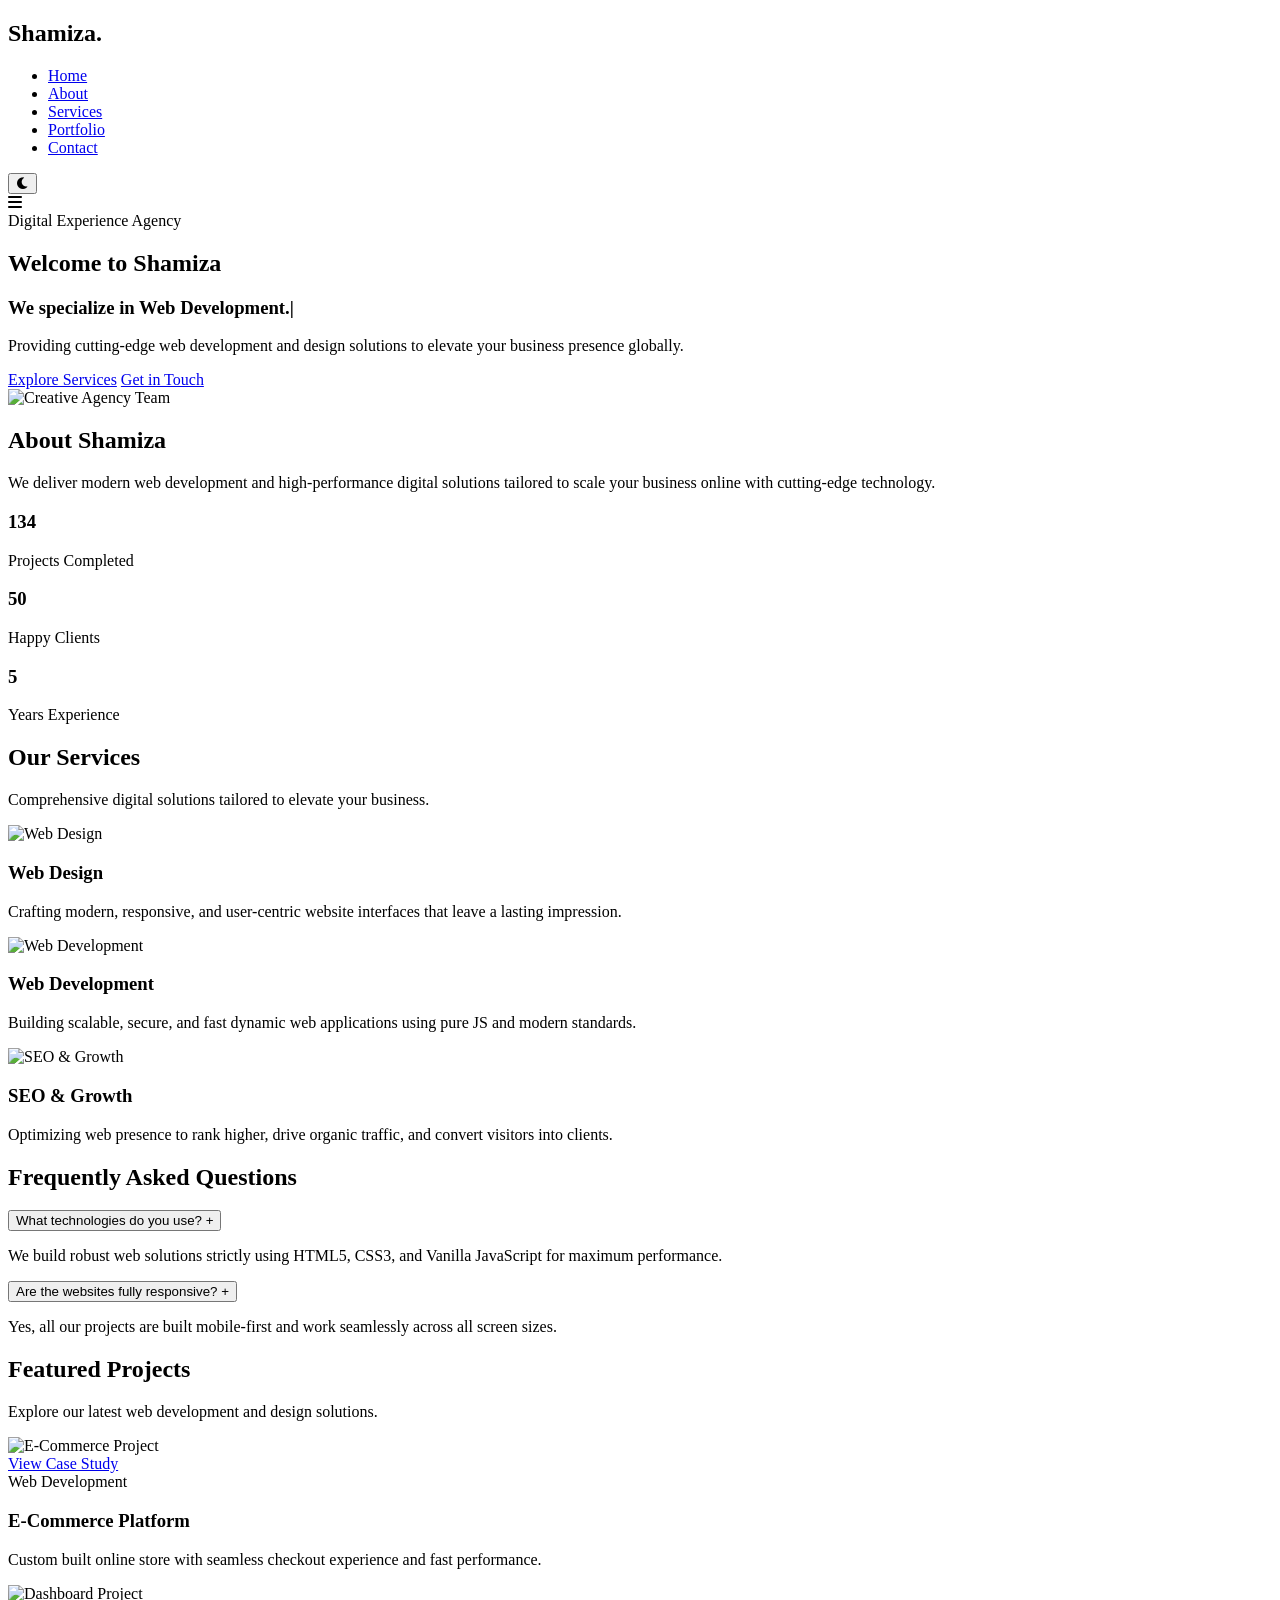
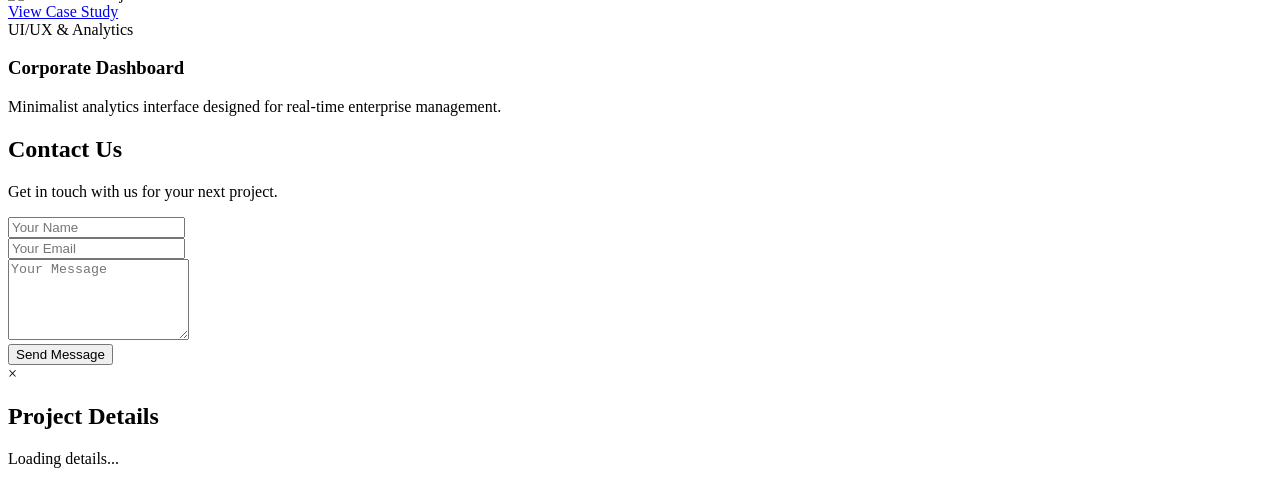
==== index.html @ 32aebbe7 "Add files via upload" ====
<!DOCTYPE html>
<html lang="en">
<head>
    <meta charset="UTF-8">
    <meta name="viewport" content="width=device-width, initial-scale=1.0">
    <title>Devixo Solutions | Home</title>
    <!-- CSS Link -->
    <link rel="stylesheet" href="css/style.css">
    <!-- FontAwesome for Icons -->
    <link rel="stylesheet" href="https://cdnjs.cloudflare.com/ajax/libs/font-awesome/6.0.0/css/all.min.css">
</head>
<body>

    <!-- Header & Navigation -->
    <header>
        <nav class="navbar">
            <div class="logo">
                <h1>Shamiza<span>.</span></h1>
            </div>
            
            <!-- Navigation Links -->
            <ul class="nav-links">
                <li><a href="index.html" class="active">Home</a></li>
                <li><a href="about.html">About</a></li>
                <li><a href="services.html">Services</a></li>
                <li><a href="portfolio.html">Portfolio</a></li>
                <li><a href="contact.html">Contact</a></li>
            </ul>

            <!-- Nav Controls (Dark Mode & Hamburger) -->
            <div class="nav-controls">
                <button id="dark-mode-toggle"><i class="fas fa-moon"></i></button>
                <div class="hamburger" id="hamburger">
                    <i class="fas fa-bars"></i>
                </div>
            </div>
        </nav>
    </header>

    <!-- Main Content -->
    <main>
        <!-- Hero Section -->
        <section id="home" class="hero">
            <div class="hero-container">
                <div class="hero-text">
                    <span class="hero-badge">Digital Experience Agency</span>
                    <h2>Welcome to Shamiza</h2>
                    <h3>We specialize in <span id="typing-text"></span><span class="cursor">|</span></h3>
                    <p>Providing cutting-edge web development and design solutions to elevate your business presence globally.</p>
                    <div class="hero-buttons">
                        <a href="#services" class="btn btn-primary">Explore Services</a>
                        <a href="#contact" class="btn btn-secondary">Get in Touch</a>
                    </div>
                </div>
                <div class="hero-image">
                    <img src="https://images.unsplash.com/photo-1522071820081-009f0129c71c?auto=format&fit=crop&w=800&q=80" alt="Creative Agency Team">
                </div>
            </div>
        </section>

        <!-- About Section -->
        <section id="about" class="about-section">
            <div class="about-content">
                <h2>About Shamiza</h2>
                <p>We deliver modern web development and high-performance digital solutions tailored to scale your business online with cutting-edge technology.</p>
                
                <!-- Animated Counters -->
                <div class="counters-container">
                    <div class="counter-box">
                        <h3 class="counter" data-target="150">0</h3>
                        <p>Projects Completed</p>
                    </div>
                    <div class="counter-box">
                        <h3 class="counter" data-target="50">0</h3>
                        <p>Happy Clients</p>
                    </div>
                    <div class="counter-box">
                        <h3 class="counter" data-target="5">0</h3>
                        <p>Years Experience</p>
                    </div>
                </div>
            </div>
        </section>

        <!-- Services Section -->
        <section id="services" class="services-section">
            <h2>Our Services</h2>
            <p class="section-subtitle">Comprehensive digital solutions tailored to elevate your business.</p>

            <div class="services-grid">
                <div class="service-card">
                    <div class="service-img-container">
                        <img src="https://images.unsplash.com/photo-1507238691740-187a5b1d37b8?auto=format&fit=crop&w=600&q=80" alt="Web Design">
                    </div>
                    <div class="service-info">
                        <h3>Web Design</h3>
                        <p>Crafting modern, responsive, and user-centric website interfaces that leave a lasting impression.</p>
                    </div>
                </div>

                <div class="service-card">
                    <div class="service-img-container">
                        <img src="https://images.unsplash.com/photo-1555066931-4365d14bab8c?auto=format&fit=crop&w=600&q=80" alt="Web Development">
                    </div>
                    <div class="service-info">
                        <h3>Web Development</h3>
                        <p>Building scalable, secure, and fast dynamic web applications using pure JS and modern standards.</p>
                    </div>
                </div>

                <div class="service-card">
                    <div class="service-img-container">
                        <img src="https://images.unsplash.com/photo-1460925895917-afdab827c52f?auto=format&fit=crop&w=600&q=80" alt="SEO & Growth">
                    </div>
                    <div class="service-info">
                        <h3>SEO & Growth</h3>
                        <p>Optimizing web presence to rank higher, drive organic traffic, and convert visitors into clients.</p>
                    </div>
                </div>
            </div>

            <!-- FAQ Accordion -->
            <div class="faq-container">
                <h2>Frequently Asked Questions</h2>
                <div class="accordion">
                    <div class="accordion-item">
                        <button class="accordion-header">What technologies do you use? <span class="icon">+</span></button>
                        <div class="accordion-content">
                            <p>We build robust web solutions strictly using HTML5, CSS3, and Vanilla JavaScript for maximum performance.</p>
                        </div>
                    </div>
                    <div class="accordion-item">
                        <button class="accordion-header">Are the websites fully responsive? <span class="icon">+</span></button>
                        <div class="accordion-content">
                            <p>Yes, all our projects are built mobile-first and work seamlessly across all screen sizes.</p>
                        </div>
                    </div>
                </div>
            </div>
        </section>

        <!-- Portfolio Section -->
        <section id="portfolio" class="portfolio-section">
            <h2>Featured Projects</h2>
            <p class="section-subtitle">Explore our latest web development and design solutions.</p>

            <div class="portfolio-grid">
                <div class="portfolio-card">
                    <div class="portfolio-img-container">
                        <img src="https://images.unsplash.com/photo-1460925895917-afdab827c52f?auto=format&fit=crop&w=600&q=80" alt="E-Commerce Project">
                        <div class="portfolio-overlay">
                            <a href="javascript:void(0);" class="portfolio-btn" onclick="openModal('E-Commerce Platform', 'A full-featured online store built with ultra-fast page load speeds, custom payment integration, and a mobile-optimized checkout experience.')">View Case Study</a>
                        </div>
                    </div>
                    <div class="portfolio-info">
                        <span class="category-tag">Web Development</span>
                        <h3>E-Commerce Platform</h3>
                        <p>Custom built online store with seamless checkout experience and fast performance.</p>
                    </div>
                </div>

                <div class="portfolio-card">
                    <div class="portfolio-img-container">
                        <img src="https://images.unsplash.com/photo-1551288049-bebda4e38f71?auto=format&fit=crop&w=600&q=80" alt="Dashboard Project">
                        <div class="portfolio-overlay">
                            <a href="javascript:void(0);" class="portfolio-btn" onclick="openModal('Corporate Dashboard', 'A real-time enterprise management suite with interactive charts, user role analytics, and dark/light theme switching capability.')">View Case Study</a>
                        </div>
                    </div>
                    <div class="portfolio-info">
                        <span class="category-tag">UI/UX & Analytics</span>
                        <h3>Corporate Dashboard</h3>
                        <p>Minimalist analytics interface designed for real-time enterprise management.</p>
                    </div>
                </div>
            </div>
        </section>

        <!-- Contact Section -->
        <section id="contact" class="contact-section">
            <h2>Contact Us</h2>
            <p class="section-subtitle">Get in touch with us for your next project.</p>
            <form id="contact-form" novalidate>
                <div class="form-group">
                    <input type="text" id="name" placeholder="Your Name" required>
                    <small class="error-msg"></small>
                </div>
                <div class="form-group">
                    <input type="email" id="email" placeholder="Your Email" required>
                    <small class="error-msg"></small>
                </div>
                <div class="form-group">
                    <textarea id="message" rows="5" placeholder="Your Message" required></textarea>
                    <small class="error-msg"></small>
                </div>
                <button type="submit" class="btn">Send Message</button>
                <div id="form-status"></div>
            </form>
        </section>

        <!-- Scroll To Top Button -->
        <button id="scrollTopBtn" title="Go to top">&#8593;</button>
    </main>

    <!-- Case Study Pop-up Modal -->
    <div id="caseStudyModal" class="modal">
        <div class="modal-content">
            <span class="close-btn" onclick="closeModal()">&times;</span>
            <h2 id="modalTitle">Project Details</h2>
            <p id="modalDescription">Loading details...</p>
        </div>
    </div>

    <!-- JavaScript Link -->
    <script src="script.js"></script>
</body>
</html>
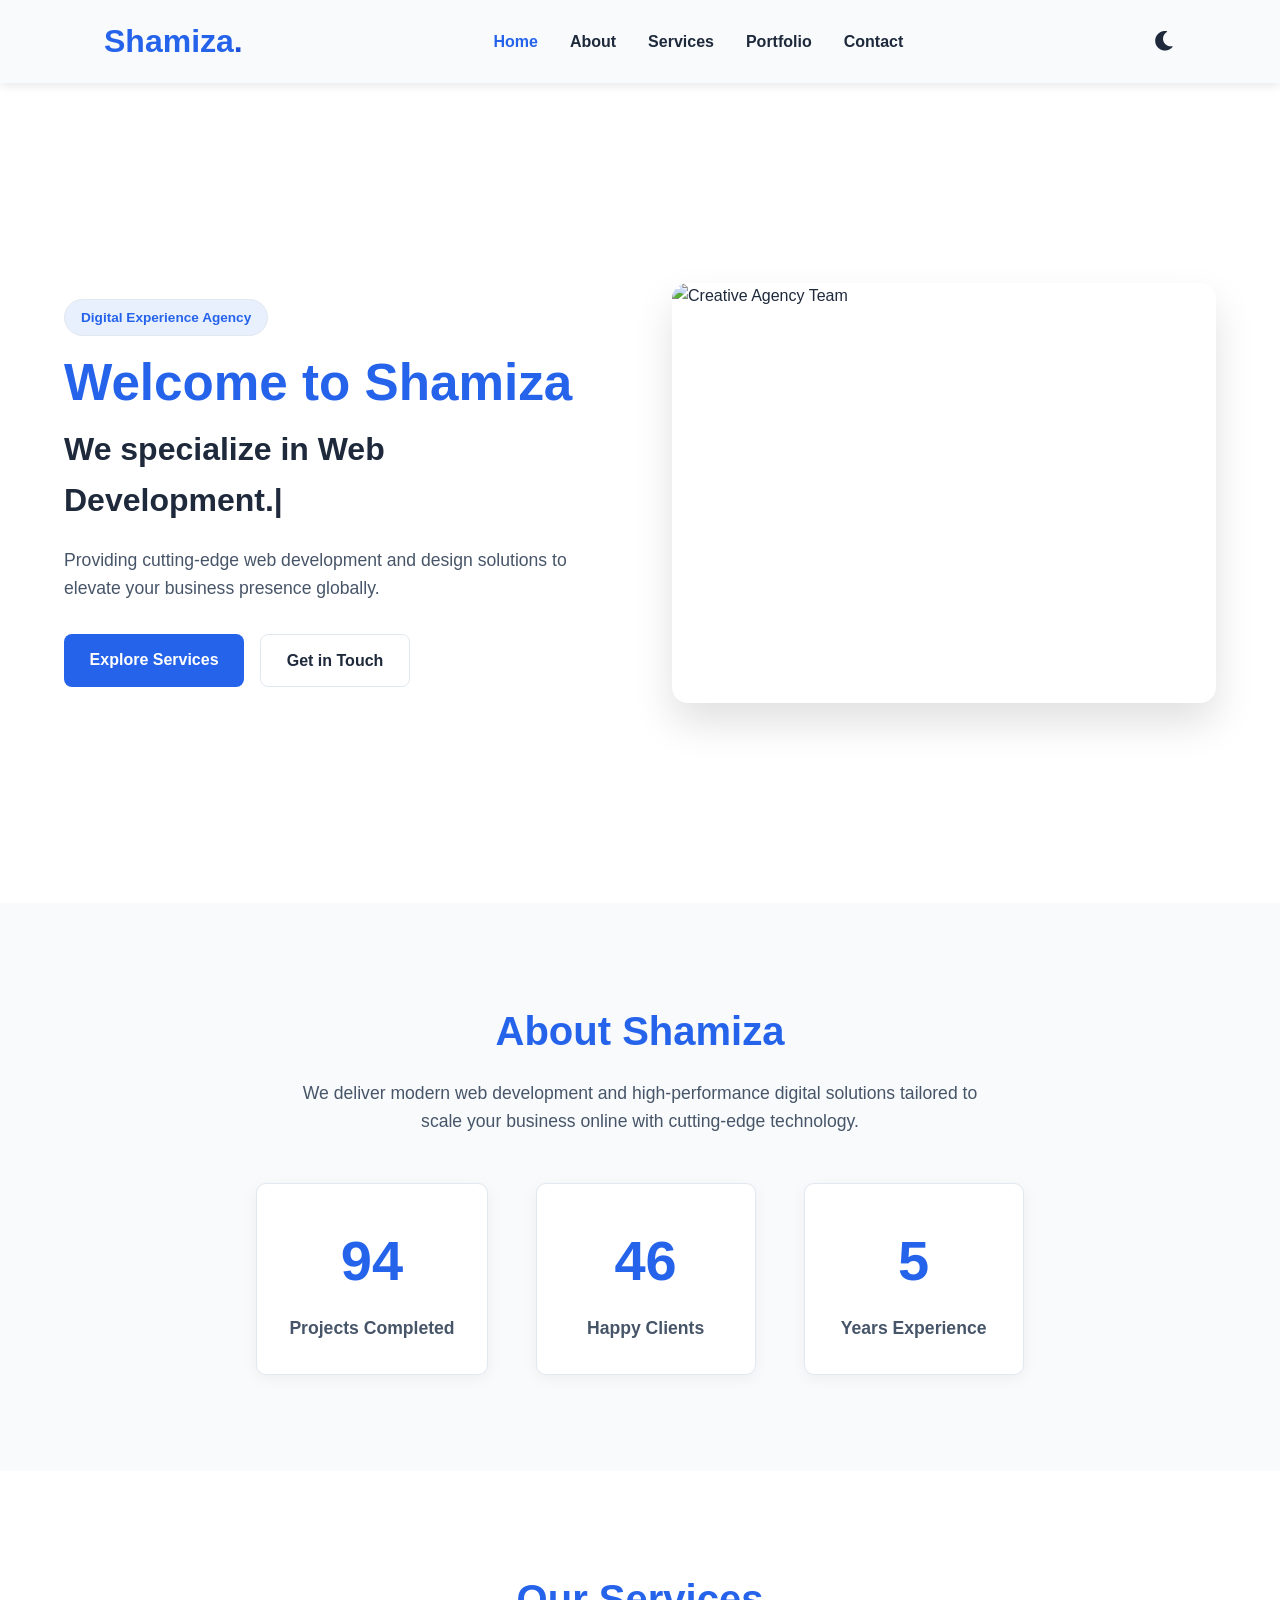
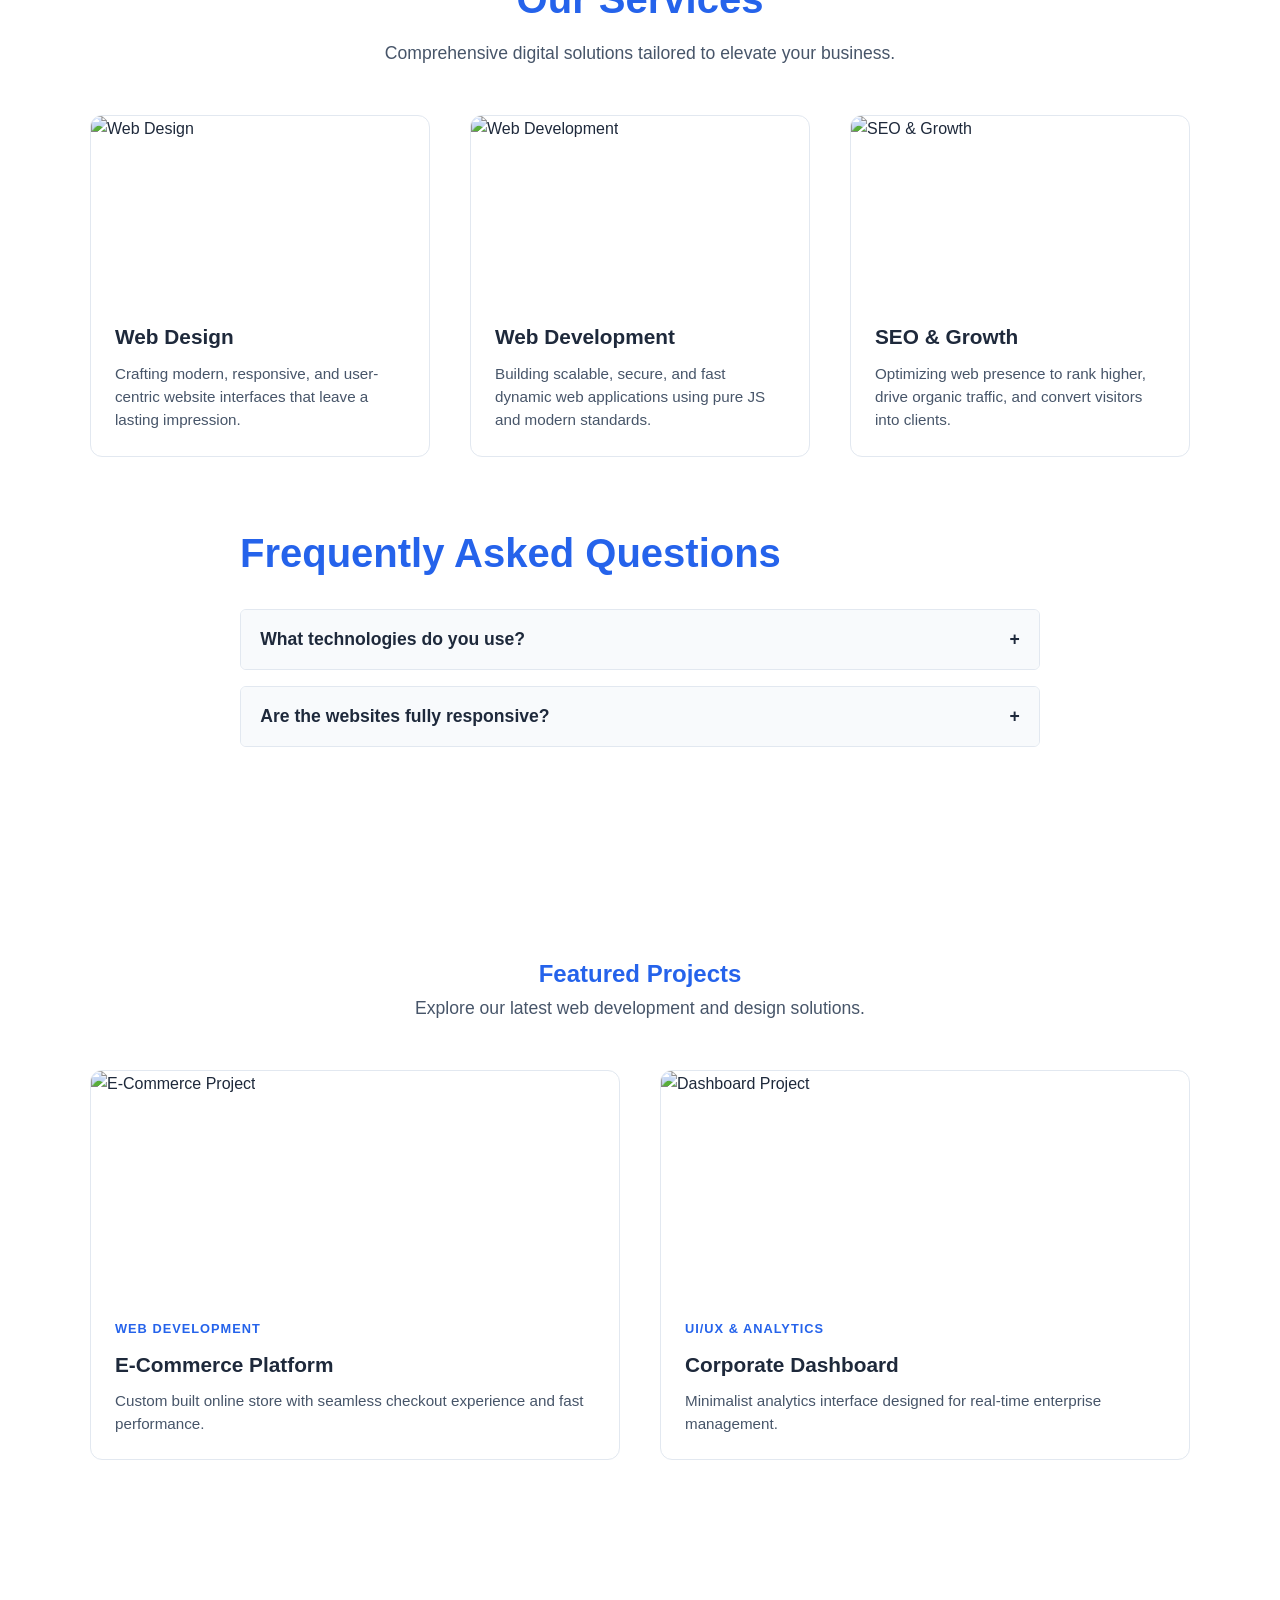
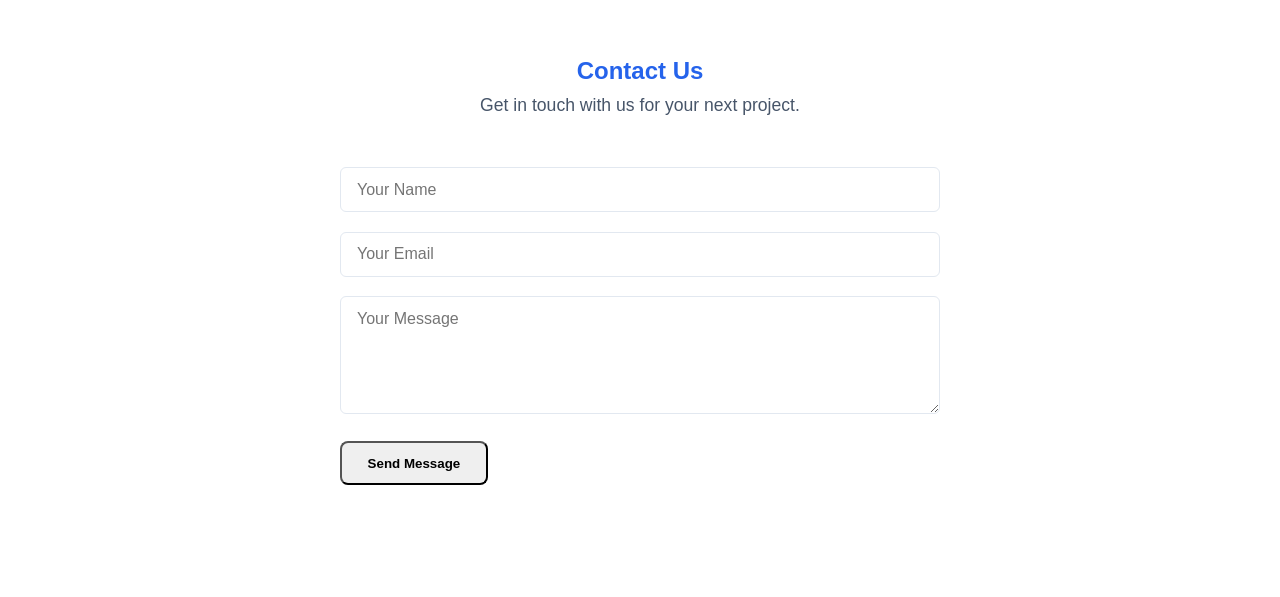
==== commit 1c81cab9: "Fix HTML encoding and update stylesheet link" ====
--- a/index.html
+++ b/index.html
@@ -5,7 +5,7 @@
     <meta name="viewport" content="width=device-width, initial-scale=1.0">
     <title>Devixo Solutions | Home</title>
     <!-- CSS Link -->
-    <link rel="stylesheet" href="css/style.css">
+    <link rel="stylesheet" href="style.css">
     <!-- FontAwesome for Icons -->
     <link rel="stylesheet" href="https://cdnjs.cloudflare.com/ajax/libs/font-awesome/6.0.0/css/all.min.css">
 </head>
@@ -213,4 +213,4 @@
     <!-- JavaScript Link -->
     <script src="script.js"></script>
 </body>
-</html>+</html>
--- a/style.css
+++ b/style.css
@@ -0,0 +1,666 @@
+/* ==========================================
+   Google Fonts Import & Global Reset
+========================================== */
+@import url('https://fonts.googleapis.com/css2?family=Poppins:wght@300;400;600;700&display=swap');
+
+* {
+    margin: 0;
+    padding: 0;
+    box-sizing: border-box;
+    font-family: 'Poppins', sans-serif;
+}
+
+/* ==========================================
+   CSS Variables 
+========================================== */
+:root {
+    --primary-blue: #2563eb;     /* Blue color strictly for main headings */
+    --accent-blue: #1d4ed8;      /* Hover Blue Accent for buttons */
+    --bg-color: #ffffff;         /* Clean White Background */
+    --text-color: #1e293b;       /* Crisp Dark Text for Body & Subheadings */
+    --muted-text: #475569;       /* Slate Grey for Paragraphs & Descriptions */
+    --nav-bg: #f8fafc;          /* Soft Off-White Navbar */
+    --border-color: #e2e8f0;     /* Soft Light Grey Border */
+    --transition: all 0.3s ease;
+}
+
+/* Dark Mode Variables */
+.dark-mode {
+    --primary-blue: #3b82f6;     /* Glowing Bright Blue in Dark Mode */
+    --accent-blue: #60a5fa;      /* Light Blue Accent */
+    --bg-color: #0f172a;         /* Deep Midnight Slate Background */
+    --text-color: #f1f5f9;       /* Soft White Text */
+    --muted-text: #94a3b8;       /* Light Slate Grey for Paragraphs */
+    --nav-bg: #1e293b;          /* Dark Slate Navbar */
+    --border-color: #334155;     /* Slate Border */
+}
+
+/* ==========================================
+   Base Elements
+========================================== */
+body {
+    background-color: var(--bg-color);
+    color: var(--text-color);
+    transition: var(--transition);
+    line-height: 1.6;
+}
+
+a {
+    text-decoration: none;
+    color: var(--text-color);
+}
+
+ul {
+    list-style: none;
+}
+
+/* Strictly Only Main Headings & Brand Logos are Blue */
+h1, h2, .logo h1 {
+    color: var(--primary-blue) !important;
+}
+
+/* Subheadings & Typing Text are Dark/Black */
+h3, .hero-text h3 {
+    color: var(--text-color) !important;
+}
+
+/* Paragraphs & Subtitles are Clean Dark/Grey */
+p, .hero-text p, .section-subtitle, .portfolio-info p, .service-info p {
+    color: var(--muted-text) !important;
+}
+
+/* ==========================================
+   Header & Navbar Styling
+========================================== */
+header {
+    background-color: var(--nav-bg);
+    box-shadow: 0 2px 10px rgba(0, 0, 0, 0.1);
+    position: sticky;
+    top: 0;
+    z-index: 1000;
+}
+
+.navbar {
+    display: flex;
+    justify-content: space-between;
+    align-items: center;
+    padding: 1rem 5%;
+    max-width: 1200px;
+    margin: 0 auto;
+}
+
+.logo h1 {
+    font-size: 2rem;
+    font-weight: 700;
+}
+
+.logo span {
+    color: var(--accent-blue);
+}
+
+.nav-links {
+    display: flex;
+    gap: 2rem;
+}
+
+.nav-links a {
+    font-weight: 600;
+    font-size: 1rem;
+    transition: var(--transition);
+}
+
+.nav-links a:hover, 
+.nav-links a.active {
+    color: var(--primary-blue);
+}
+
+.nav-controls {
+    display: flex;
+    align-items: center;
+    gap: 1.5rem;
+}
+
+#dark-mode-toggle {
+    background: none;
+    border: none;
+    font-size: 1.4rem;
+    cursor: pointer;
+    color: var(--text-color);
+    transition: var(--transition);
+}
+
+#dark-mode-toggle:hover {
+    color: var(--primary-blue);
+}
+
+.hamburger {
+    display: none;
+    font-size: 1.8rem;
+    cursor: pointer;
+    color: var(--text-color);
+}
+
+/* Mobile Responsive Navigation */
+@media screen and (max-width: 768px) {
+    .hamburger {
+        display: block;
+    }
+
+    .nav-links {
+        position: absolute;
+        top: 100%;
+        left: -100%;
+        background-color: var(--nav-bg);
+        width: 100%;
+        flex-direction: column;
+        align-items: center;
+        padding: 2rem 0;
+        box-shadow: 0 5px 10px rgba(0,0,0,0.1);
+        transition: 0.4s ease-in-out;
+    }
+
+    .nav-links.active {
+        left: 0;
+    }
+}
+
+/* ==========================================
+   Hero Section Layout
+========================================== */
+.hero {
+    min-height: calc(100vh - 80px);
+    display: flex;
+    align-items: center;
+    padding: 3rem 5%;
+}
+
+.hero-container {
+    max-width: 1200px;
+    margin: 0 auto;
+    display: grid;
+    grid-template-columns: 1fr 1fr;
+    gap: 4rem;
+    align-items: center;
+}
+
+.hero-text {
+    text-align: left;
+}
+
+.hero-badge {
+    display: inline-block;
+    padding: 0.4rem 1rem;
+    background-color: rgba(37, 99, 235, 0.1);
+    border: 1px solid var(--border-color);
+    border-radius: 20px;
+    font-size: 0.85rem;
+    font-weight: 600;
+    margin-bottom: 1.2rem;
+    color: var(--primary-blue) !important;
+}
+
+.hero-text h2 {
+    font-size: 3.2rem;
+    line-height: 1.1;
+    margin-bottom: 0.8rem;
+}
+
+.hero-text h3 {
+    font-size: 2rem;
+    margin-bottom: 1.2rem;
+}
+
+.hero-text p {
+    font-size: 1.1rem;
+    margin-bottom: 2rem;
+    line-height: 1.6;
+}
+
+.hero-buttons {
+    display: flex;
+    gap: 1rem;
+}
+
+.btn {
+    padding: 0.8rem 1.6rem;
+    border-radius: 8px;
+    font-weight: 600;
+    display: inline-block;
+    transition: var(--transition);
+}
+
+.btn-primary {
+    background-color: var(--primary-blue);
+    color: #ffffff !important;
+}
+
+.btn-primary:hover {
+    background-color: var(--accent-blue);
+}
+
+.btn-secondary {
+    background-color: transparent;
+    color: var(--text-color) !important;
+    border: 1px solid var(--border-color);
+}
+
+.btn-secondary:hover {
+    background-color: var(--primary-blue);
+    color: #ffffff !important;
+    border-color: var(--primary-blue);
+}
+
+.hero-image {
+    width: 100%;
+    height: 420px;
+    border-radius: 16px;
+    overflow: hidden;
+    box-shadow: 0 20px 40px rgba(0, 0, 0, 0.12);
+}
+
+.hero-image img {
+    width: 100%;
+    height: 100%;
+    object-fit: cover;
+}
+
+@media screen and (max-width: 900px) {
+    .hero-container {
+        grid-template-columns: 1fr;
+        text-align: center;
+    }
+
+    .hero-text {
+        text-align: center;
+    }
+
+    .hero-buttons {
+        justify-content: center;
+    }
+
+    .hero-image {
+        height: 300px;
+    }
+}
+
+/* ==========================================
+   About Section & Counters
+========================================== */
+.about-section {
+    padding: 6rem 5%;
+    background-color: var(--nav-bg);
+    text-align: center;
+}
+
+.about-content h2 {
+    font-size: 2.5rem;
+    margin-bottom: 1rem;
+}
+
+.about-content > p {
+    max-width: 700px;
+    margin: 0 auto 3rem auto;
+    font-size: 1.1rem;
+}
+
+.counters-container {
+    display: flex;
+    justify-content: center;
+    gap: 3rem;
+    flex-wrap: wrap;
+}
+
+.counter-box {
+    background-color: var(--bg-color);
+    padding: 2rem;
+    border-radius: 10px;
+    box-shadow: 0 4px 15px rgba(0,0,0,0.05);
+    min-width: 220px;
+    border: 1px solid var(--border-color);
+    transition: var(--transition);
+}
+
+.counter-box:hover {
+    transform: translateY(-5px);
+}
+
+.counter-box h3 {
+    font-size: 3.5rem;
+    color: var(--primary-blue) !important;
+    margin-bottom: 0.5rem;
+}
+
+.counter-box p {
+    font-weight: 700;
+    font-size: 1.1rem;
+}
+
+/* ==========================================
+   Services Section & Cards
+========================================== */
+.services-section {
+    padding: 6rem 5%;
+    text-align: center;
+}
+
+.services-section h2 {
+    font-size: 2.5rem;
+    margin-bottom: 0.5rem;
+}
+
+.services-grid {
+    display: grid;
+    grid-template-columns: repeat(auto-fit, minmax(300px, 1fr));
+    gap: 2.5rem;
+    max-width: 1100px;
+    margin: 2rem auto 4rem auto;
+}
+
+.service-card {
+    background-color: var(--bg-color);
+    border: 1px solid var(--border-color);
+    border-radius: 12px;
+    overflow: hidden;
+    text-align: left;
+    transition: var(--transition);
+    padding: 0;
+}
+
+.service-card:hover {
+    transform: translateY(-8px);
+    box-shadow: 0 12px 30px rgba(0, 0, 0, 0.12);
+}
+
+.service-img-container {
+    width: 100%;
+    height: 180px;
+    overflow: hidden;
+}
+
+.service-img-container img {
+    width: 100%;
+    height: 100%;
+    object-fit: cover;
+    transition: transform 0.5s ease;
+}
+
+.service-card:hover .service-img-container img {
+    transform: scale(1.08);
+}
+
+.service-info {
+    padding: 1.5rem;
+}
+
+.service-info h3 {
+    margin-bottom: 0.6rem;
+    font-size: 1.3rem;
+}
+
+.service-info p {
+    font-size: 0.95rem;
+    line-height: 1.5;
+}
+
+/* FAQ Accordion */
+.faq-container {
+    max-width: 800px;
+    margin: 0 auto;
+    text-align: left;
+}
+
+.faq-container h2 {
+    margin-bottom: 1.5rem;
+}
+
+.accordion-item {
+    border: 1px solid var(--border-color);
+    margin-bottom: 1rem;
+    border-radius: 6px;
+    overflow: hidden;
+}
+
+.accordion-header {
+    width: 100%;
+    padding: 1.2rem;
+    background-color: var(--nav-bg);
+    color: var(--text-color);
+    border: none;
+    outline: none;
+    font-size: 1.1rem;
+    font-weight: 600;
+    display: flex;
+    justify-content: space-between;
+    align-items: center;
+    cursor: pointer;
+}
+
+.accordion-content {
+    max-height: 0;
+    overflow: hidden;
+    transition: max-height 0.3s ease-out;
+    background-color: var(--bg-color);
+    padding: 0 1.2rem;
+}
+
+.accordion-content p {
+    padding: 1.2rem 0;
+}
+
+/* ==========================================
+   Portfolio Section
+========================================== */
+.portfolio-section {
+    padding: 6rem 5%;
+    text-align: center;
+}
+
+.section-subtitle {
+    margin-bottom: 3rem;
+    font-size: 1.1rem;
+}
+
+.portfolio-grid {
+    display: grid;
+    grid-template-columns: repeat(auto-fit, minmax(320px, 1fr));
+    gap: 2.5rem;
+    max-width: 1100px;
+    margin: 0 auto;
+}
+
+.portfolio-card {
+    background: var(--bg-color);
+    border: 1px solid var(--border-color);
+    border-radius: 12px;
+    overflow: hidden;
+    text-align: left;
+    transition: var(--transition);
+}
+
+.portfolio-card:hover {
+    transform: translateY(-8px);
+    box-shadow: 0 12px 30px rgba(0, 0, 0, 0.15);
+}
+
+.portfolio-img-container {
+    position: relative;
+    width: 100%;
+    height: 220px;
+    overflow: hidden;
+}
+
+.portfolio-img-container img {
+    width: 100%;
+    height: 100%;
+    object-fit: cover;
+    transition: transform 0.5s ease;
+}
+
+.portfolio-card:hover .portfolio-img-container img {
+    transform: scale(1.08);
+}
+
+.portfolio-overlay {
+    position: absolute;
+    top: 0;
+    left: 0;
+    width: 100%;
+    height: 100%;
+    background: rgba(0, 0, 0, 0.6);
+    display: flex;
+    align-items: center;
+    justify-content: center;
+    opacity: 0;
+    transition: opacity 0.3s ease;
+}
+
+.portfolio-card:hover .portfolio-overlay {
+    opacity: 1;
+}
+
+.portfolio-btn {
+    color: #ffffff !important;
+    border: 2px solid #ffffff;
+    padding: 0.6rem 1.2rem;
+    border-radius: 6px;
+    text-decoration: none;
+    font-weight: 600;
+    font-size: 0.9rem;
+    transition: var(--transition);
+}
+
+.portfolio-btn:hover {
+    background: #ffffff;
+    color: #000000 !important;
+}
+
+.portfolio-info {
+    padding: 1.5rem;
+}
+
+.category-tag {
+    font-size: 0.8rem;
+    font-weight: 700;
+    text-transform: uppercase;
+    color: var(--primary-blue) !important;
+    letter-spacing: 1px;
+}
+
+.portfolio-info h3 {
+    margin: 0.5rem 0;
+    font-size: 1.3rem;
+}
+
+.portfolio-info p {
+    font-size: 0.95rem;
+    line-height: 1.5;
+}
+
+/* ==========================================
+   Contact Section & Modal
+========================================== */
+.contact-section {
+    padding: 6rem 5%;
+    text-align: center;
+}
+
+#contact-form {
+    max-width: 600px;
+    margin: 2rem auto 0 auto;
+    text-align: left;
+}
+
+.form-group {
+    margin-bottom: 1.2rem;
+}
+
+.form-group input, 
+.form-group textarea {
+    width: 100%;
+    padding: 0.8rem 1rem;
+    border: 1px solid var(--border-color);
+    background-color: var(--bg-color);
+    color: var(--text-color);
+    border-radius: 6px;
+    font-family: inherit;
+    font-size: 1rem;
+    box-sizing: border-box;
+}
+
+.error-msg {
+    color: #e11d48;
+    font-size: 0.85rem;
+    display: block;
+    margin-top: 0.3rem;
+}
+
+#form-status {
+    margin-top: 1rem;
+    font-weight: bold;
+    text-align: center;
+}
+
+/* Scroll To Top Button */
+#scrollTopBtn {
+    display: none;
+    position: fixed;
+    bottom: 25px;
+    right: 25px;
+    z-index: 99;
+    border: none;
+    outline: none;
+    background-color: var(--primary-blue);
+    color: #ffffff;
+    cursor: pointer;
+    width: 45px;
+    height: 45px;
+    border-radius: 50%;
+    font-size: 1.4rem;
+    font-weight: bold;
+    box-shadow: 0 4px 10px rgba(0,0,0,0.15);
+    transition: var(--transition);
+}
+
+#scrollTopBtn:hover {
+    transform: translateY(-3px);
+}
+
+/* Modal Styling */
+.modal {
+    display: none;
+    position: fixed;
+    z-index: 2000;
+    left: 0;
+    top: 0;
+    width: 100%;
+    height: 100%;
+    background-color: rgba(0, 0, 0, 0.7);
+    backdrop-filter: blur(4px);
+    align-items: center;
+    justify-content: center;
+}
+
+.modal-content {
+    background-color: var(--bg-color);
+    border: 1px solid var(--border-color);
+    color: var(--text-color);
+    padding: 2rem;
+    border-radius: 12px;
+    max-width: 500px;
+    width: 90%;
+    position: relative;
+    box-shadow: 0 10px 30px rgba(0, 0, 0, 0.3);
+}
+
+.close-btn {
+    position: absolute;
+    right: 1.5rem;
+    top: 1rem;
+    font-size: 1.8rem;
+    cursor: pointer;
+    color: var(--muted-text);
+}
+
+.close-btn:hover {
+    color: var(--primary-blue);
+}
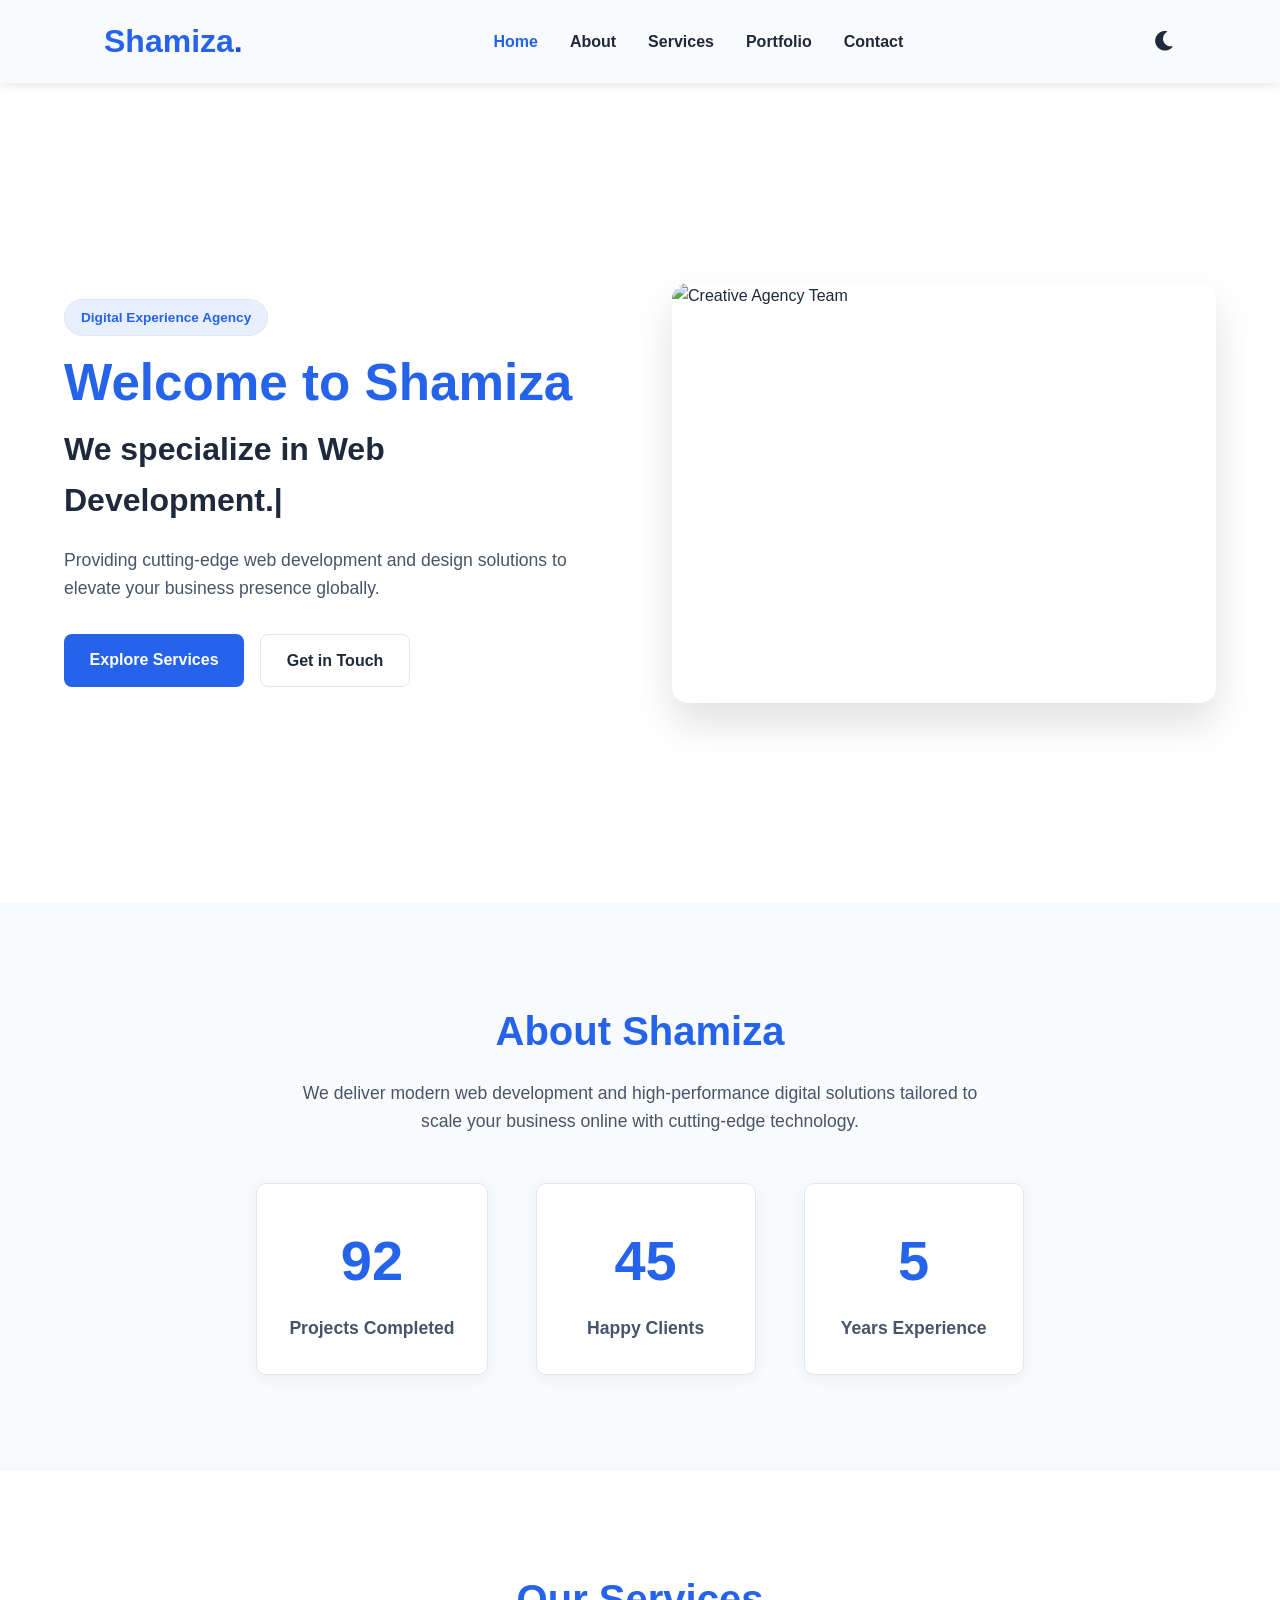
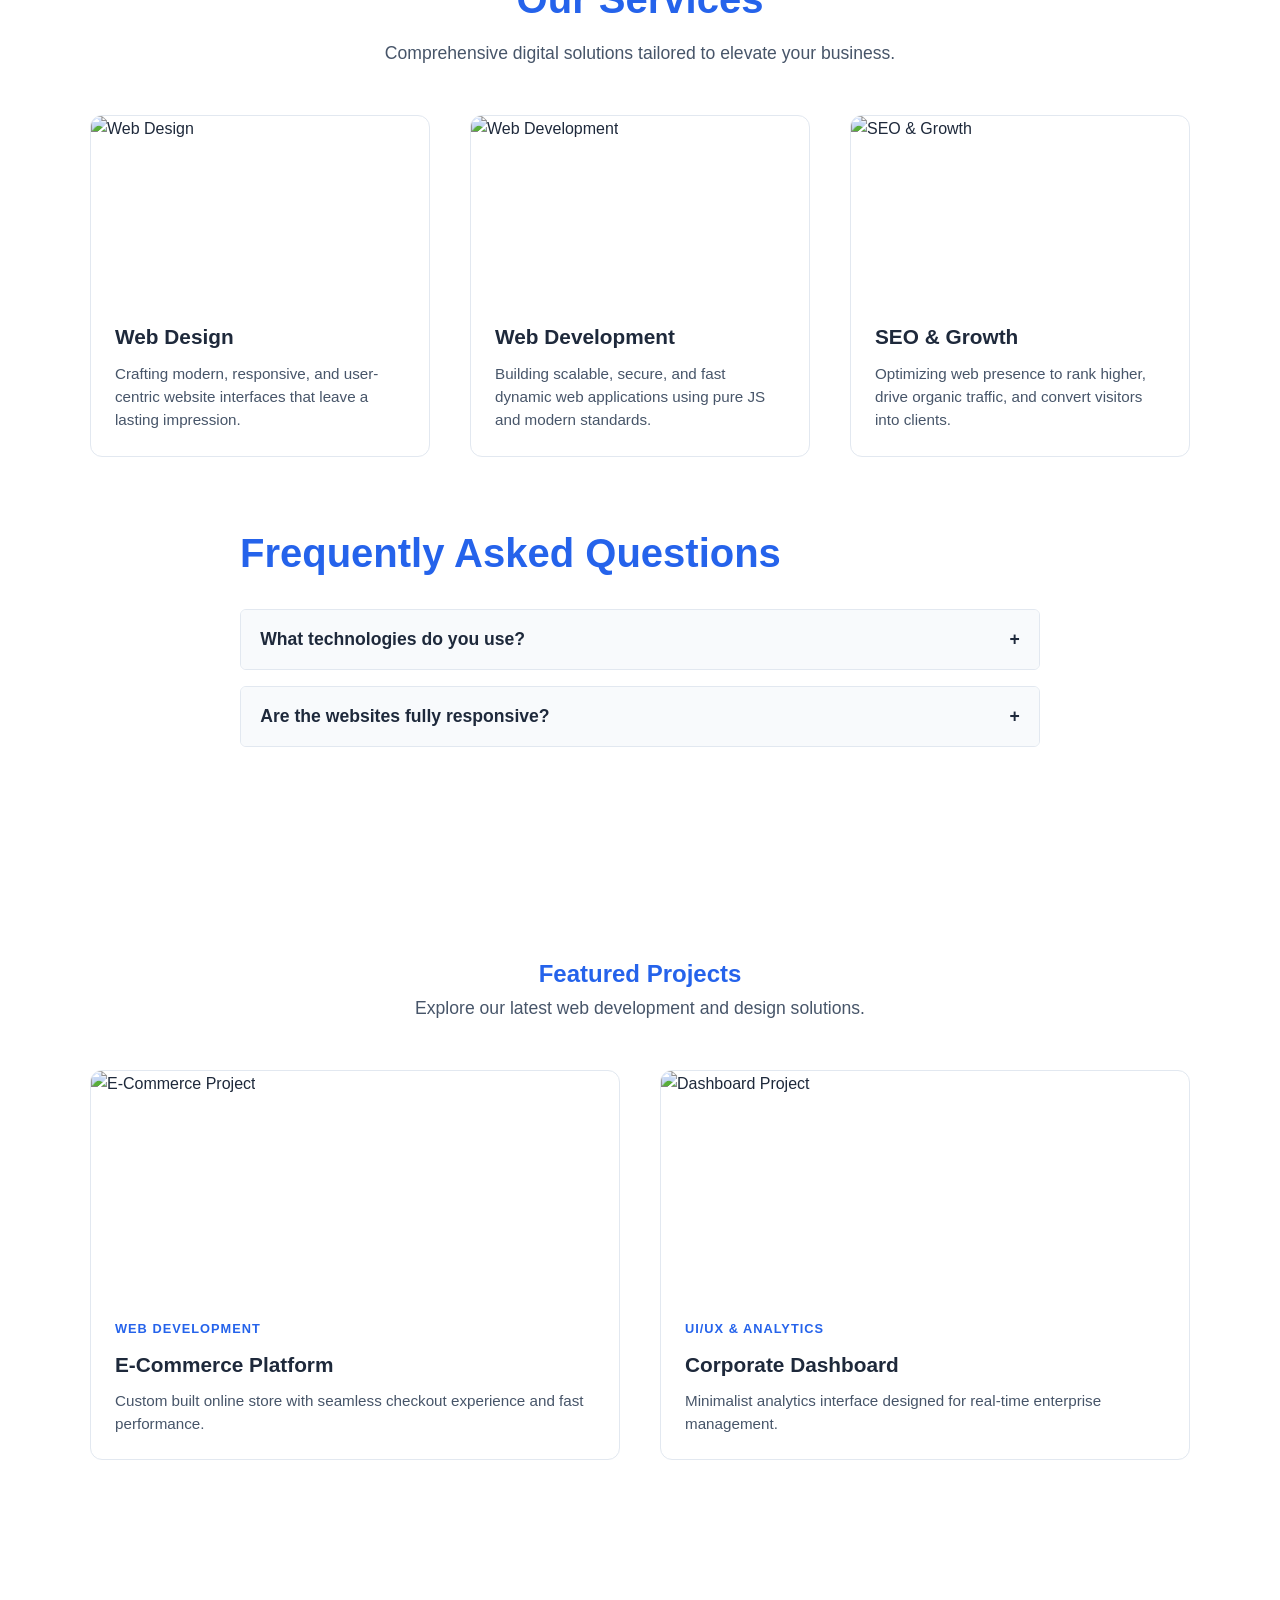
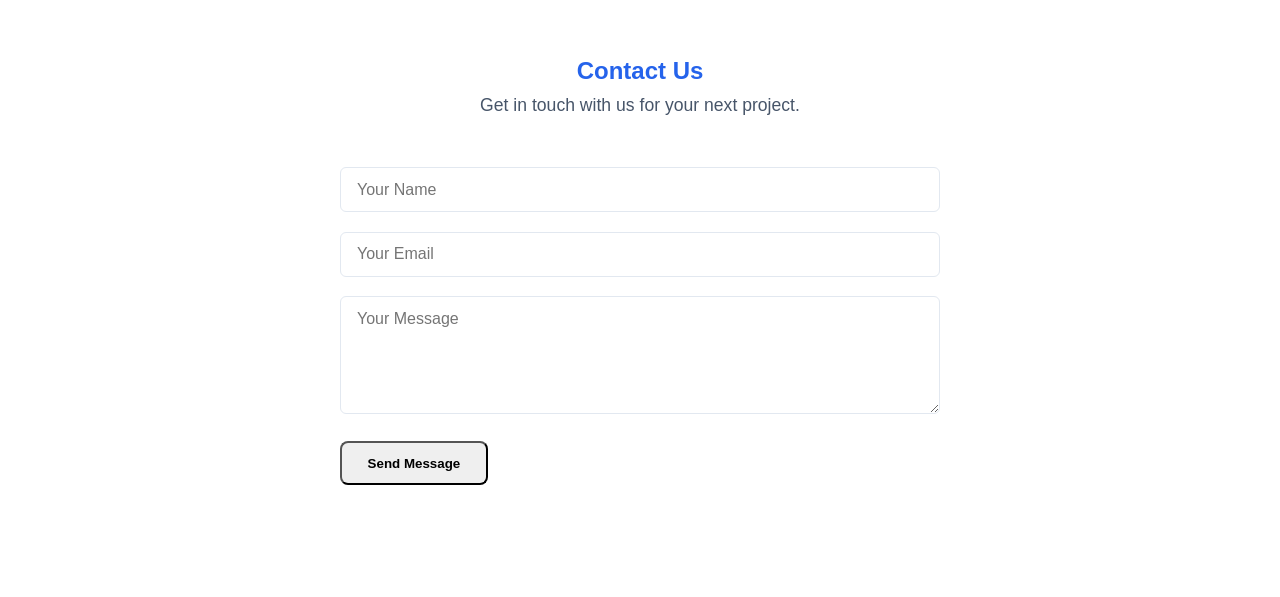
==== commit 8f9ce455: "Index code" ====
--- a/index.html
+++ b/index.html
@@ -1,216 +1,431 @@
 <!DOCTYPE html>
+
 <html lang="en">
+
 <head>
+
     <meta charset="UTF-8">
+
     <meta name="viewport" content="width=device-width, initial-scale=1.0">
+
     <title>Devixo Solutions | Home</title>
+
     <!-- CSS Link -->
+
     <link rel="stylesheet" href="style.css">
+
     <!-- FontAwesome for Icons -->
+
     <link rel="stylesheet" href="https://cdnjs.cloudflare.com/ajax/libs/font-awesome/6.0.0/css/all.min.css">
+
 </head>
+
 <body>
 
+
+
     <!-- Header & Navigation -->
+
     <header>
+
         <nav class="navbar">
+
             <div class="logo">
+
                 <h1>Shamiza<span>.</span></h1>
-            </div>
+
+            </div>
+
             
+
             <!-- Navigation Links -->
+
             <ul class="nav-links">
+
                 <li><a href="index.html" class="active">Home</a></li>
+
                 <li><a href="about.html">About</a></li>
+
                 <li><a href="services.html">Services</a></li>
+
                 <li><a href="portfolio.html">Portfolio</a></li>
+
                 <li><a href="contact.html">Contact</a></li>
+
             </ul>
 
+
+
             <!-- Nav Controls (Dark Mode & Hamburger) -->
+
             <div class="nav-controls">
+
                 <button id="dark-mode-toggle"><i class="fas fa-moon"></i></button>
+
                 <div class="hamburger" id="hamburger">
+
                     <i class="fas fa-bars"></i>
-                </div>
-            </div>
+
+                </div>
+
+            </div>
+
         </nav>
+
     </header>
 
+
+
     <!-- Main Content -->
+
     <main>
+
         <!-- Hero Section -->
+
         <section id="home" class="hero">
+
             <div class="hero-container">
+
                 <div class="hero-text">
+
                     <span class="hero-badge">Digital Experience Agency</span>
+
                     <h2>Welcome to Shamiza</h2>
+
                     <h3>We specialize in <span id="typing-text"></span><span class="cursor">|</span></h3>
+
                     <p>Providing cutting-edge web development and design solutions to elevate your business presence globally.</p>
+
                     <div class="hero-buttons">
+
                         <a href="#services" class="btn btn-primary">Explore Services</a>
+
                         <a href="#contact" class="btn btn-secondary">Get in Touch</a>
-                    </div>
-                </div>
+
+                    </div>
+
+                </div>
+
                 <div class="hero-image">
+
                     <img src="https://images.unsplash.com/photo-1522071820081-009f0129c71c?auto=format&fit=crop&w=800&q=80" alt="Creative Agency Team">
-                </div>
-            </div>
+
+                </div>
+
+            </div>
+
         </section>
 
+
+
         <!-- About Section -->
+
         <section id="about" class="about-section">
+
             <div class="about-content">
+
                 <h2>About Shamiza</h2>
+
                 <p>We deliver modern web development and high-performance digital solutions tailored to scale your business online with cutting-edge technology.</p>
+
                 
+
                 <!-- Animated Counters -->
+
                 <div class="counters-container">
+
                     <div class="counter-box">
+
                         <h3 class="counter" data-target="150">0</h3>
+
                         <p>Projects Completed</p>
-                    </div>
+
+                    </div>
+
                     <div class="counter-box">
+
                         <h3 class="counter" data-target="50">0</h3>
+
                         <p>Happy Clients</p>
-                    </div>
+
+                    </div>
+
                     <div class="counter-box">
+
                         <h3 class="counter" data-target="5">0</h3>
+
                         <p>Years Experience</p>
-                    </div>
-                </div>
-            </div>
+
+                    </div>
+
+                </div>
+
+            </div>
+
         </section>
 
+
+
         <!-- Services Section -->
+
         <section id="services" class="services-section">
+
             <h2>Our Services</h2>
+
             <p class="section-subtitle">Comprehensive digital solutions tailored to elevate your business.</p>
 
+
+
             <div class="services-grid">
+
                 <div class="service-card">
+
                     <div class="service-img-container">
+
                         <img src="https://images.unsplash.com/photo-1507238691740-187a5b1d37b8?auto=format&fit=crop&w=600&q=80" alt="Web Design">
-                    </div>
+
+                    </div>
+
                     <div class="service-info">
+
                         <h3>Web Design</h3>
+
                         <p>Crafting modern, responsive, and user-centric website interfaces that leave a lasting impression.</p>
-                    </div>
-                </div>
+
+                    </div>
+
+                </div>
+
+
 
                 <div class="service-card">
+
                     <div class="service-img-container">
+
                         <img src="https://images.unsplash.com/photo-1555066931-4365d14bab8c?auto=format&fit=crop&w=600&q=80" alt="Web Development">
-                    </div>
+
+                    </div>
+
                     <div class="service-info">
+
                         <h3>Web Development</h3>
+
                         <p>Building scalable, secure, and fast dynamic web applications using pure JS and modern standards.</p>
-                    </div>
-                </div>
+
+                    </div>
+
+                </div>
+
+
 
                 <div class="service-card">
+
                     <div class="service-img-container">
+
                         <img src="https://images.unsplash.com/photo-1460925895917-afdab827c52f?auto=format&fit=crop&w=600&q=80" alt="SEO & Growth">
-                    </div>
+
+                    </div>
+
                     <div class="service-info">
+
                         <h3>SEO & Growth</h3>
+
                         <p>Optimizing web presence to rank higher, drive organic traffic, and convert visitors into clients.</p>
-                    </div>
-                </div>
-            </div>
+
+                    </div>
+
+                </div>
+
+            </div>
+
+
 
             <!-- FAQ Accordion -->
+
             <div class="faq-container">
+
                 <h2>Frequently Asked Questions</h2>
+
                 <div class="accordion">
+
                     <div class="accordion-item">
+
                         <button class="accordion-header">What technologies do you use? <span class="icon">+</span></button>
+
                         <div class="accordion-content">
+
                             <p>We build robust web solutions strictly using HTML5, CSS3, and Vanilla JavaScript for maximum performance.</p>
+
                         </div>
-                    </div>
+
+                    </div>
+
                     <div class="accordion-item">
+
                         <button class="accordion-header">Are the websites fully responsive? <span class="icon">+</span></button>
+
                         <div class="accordion-content">
+
                             <p>Yes, all our projects are built mobile-first and work seamlessly across all screen sizes.</p>
+
                         </div>
-                    </div>
-                </div>
-            </div>
+
+                    </div>
+
+                </div>
+
+            </div>
+
         </section>
 
+
+
         <!-- Portfolio Section -->
+
         <section id="portfolio" class="portfolio-section">
+
             <h2>Featured Projects</h2>
+
             <p class="section-subtitle">Explore our latest web development and design solutions.</p>
 
+
+
             <div class="portfolio-grid">
+
                 <div class="portfolio-card">
+
                     <div class="portfolio-img-container">
+
                         <img src="https://images.unsplash.com/photo-1460925895917-afdab827c52f?auto=format&fit=crop&w=600&q=80" alt="E-Commerce Project">
+
                         <div class="portfolio-overlay">
+
                             <a href="javascript:void(0);" class="portfolio-btn" onclick="openModal('E-Commerce Platform', 'A full-featured online store built with ultra-fast page load speeds, custom payment integration, and a mobile-optimized checkout experience.')">View Case Study</a>
+
                         </div>
-                    </div>
+
+                    </div>
+
                     <div class="portfolio-info">
+
                         <span class="category-tag">Web Development</span>
+
                         <h3>E-Commerce Platform</h3>
+
                         <p>Custom built online store with seamless checkout experience and fast performance.</p>
-                    </div>
-                </div>
+
+                    </div>
+
+                </div>
+
+
 
                 <div class="portfolio-card">
+
                     <div class="portfolio-img-container">
+
                         <img src="https://images.unsplash.com/photo-1551288049-bebda4e38f71?auto=format&fit=crop&w=600&q=80" alt="Dashboard Project">
+
                         <div class="portfolio-overlay">
+
                             <a href="javascript:void(0);" class="portfolio-btn" onclick="openModal('Corporate Dashboard', 'A real-time enterprise management suite with interactive charts, user role analytics, and dark/light theme switching capability.')">View Case Study</a>
+
                         </div>
-                    </div>
+
+                    </div>
+
                     <div class="portfolio-info">
+
                         <span class="category-tag">UI/UX & Analytics</span>
+
                         <h3>Corporate Dashboard</h3>
+
                         <p>Minimalist analytics interface designed for real-time enterprise management.</p>
-                    </div>
-                </div>
-            </div>
+
+                    </div>
+
+                </div>
+
+            </div>
+
         </section>
 
+
+
         <!-- Contact Section -->
+
         <section id="contact" class="contact-section">
+
             <h2>Contact Us</h2>
+
             <p class="section-subtitle">Get in touch with us for your next project.</p>
+
             <form id="contact-form" novalidate>
+
                 <div class="form-group">
+
                     <input type="text" id="name" placeholder="Your Name" required>
+
                     <small class="error-msg"></small>
-                </div>
+
+                </div>
+
                 <div class="form-group">
+
                     <input type="email" id="email" placeholder="Your Email" required>
+
                     <small class="error-msg"></small>
-                </div>
+
+                </div>
+
                 <div class="form-group">
+
                     <textarea id="message" rows="5" placeholder="Your Message" required></textarea>
+
                     <small class="error-msg"></small>
-                </div>
+
+                </div>
+
                 <button type="submit" class="btn">Send Message</button>
+
                 <div id="form-status"></div>
+
             </form>
+
         </section>
 
+
+
         <!-- Scroll To Top Button -->
+
         <button id="scrollTopBtn" title="Go to top">&#8593;</button>
+
     </main>
 
+
+
     <!-- Case Study Pop-up Modal -->
+
     <div id="caseStudyModal" class="modal">
+
         <div class="modal-content">
+
             <span class="close-btn" onclick="closeModal()">&times;</span>
+
             <h2 id="modalTitle">Project Details</h2>
+
             <p id="modalDescription">Loading details...</p>
+
         </div>
+
     </div>
 
+
+
     <!-- JavaScript Link -->
+
     <script src="script.js"></script>
+
 </body>
+
 </html>
